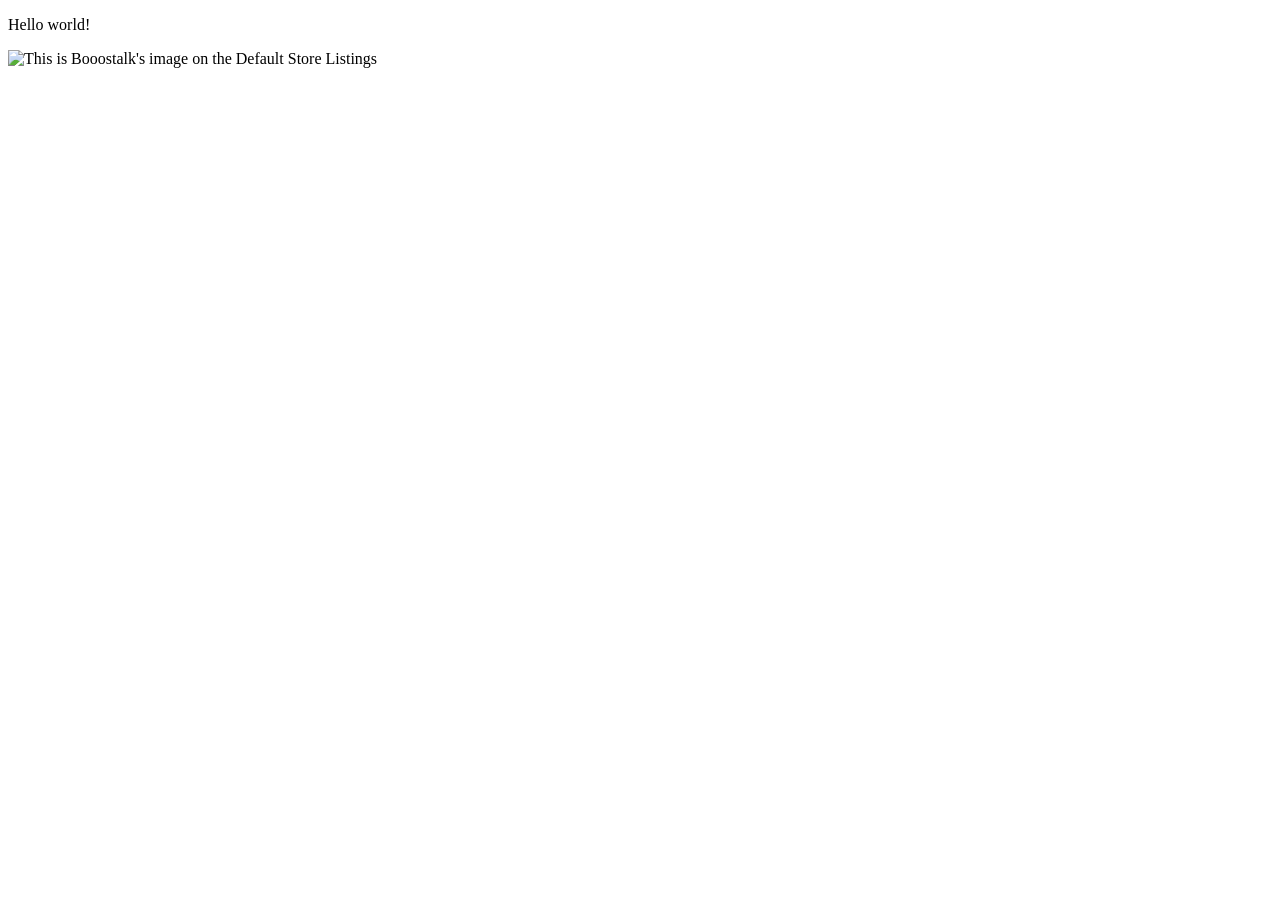
==== index.html @ 8efdd402 "Add files via upload" ====
<!DOCTYPE html>
<html lang="en">
<head>
  <meta charset="UTF-8">
  <meta name="viewport" content="width=device-width, initial-scale=1.0">
  <title>Document</title>
</head>
<body>
  <P> Hello world! </P>
  

<!-- Image element (self-closing) -->
<img src="image.jpg" alt="This is Booostalk's image on the Default Store Listings">

</body>
</html>
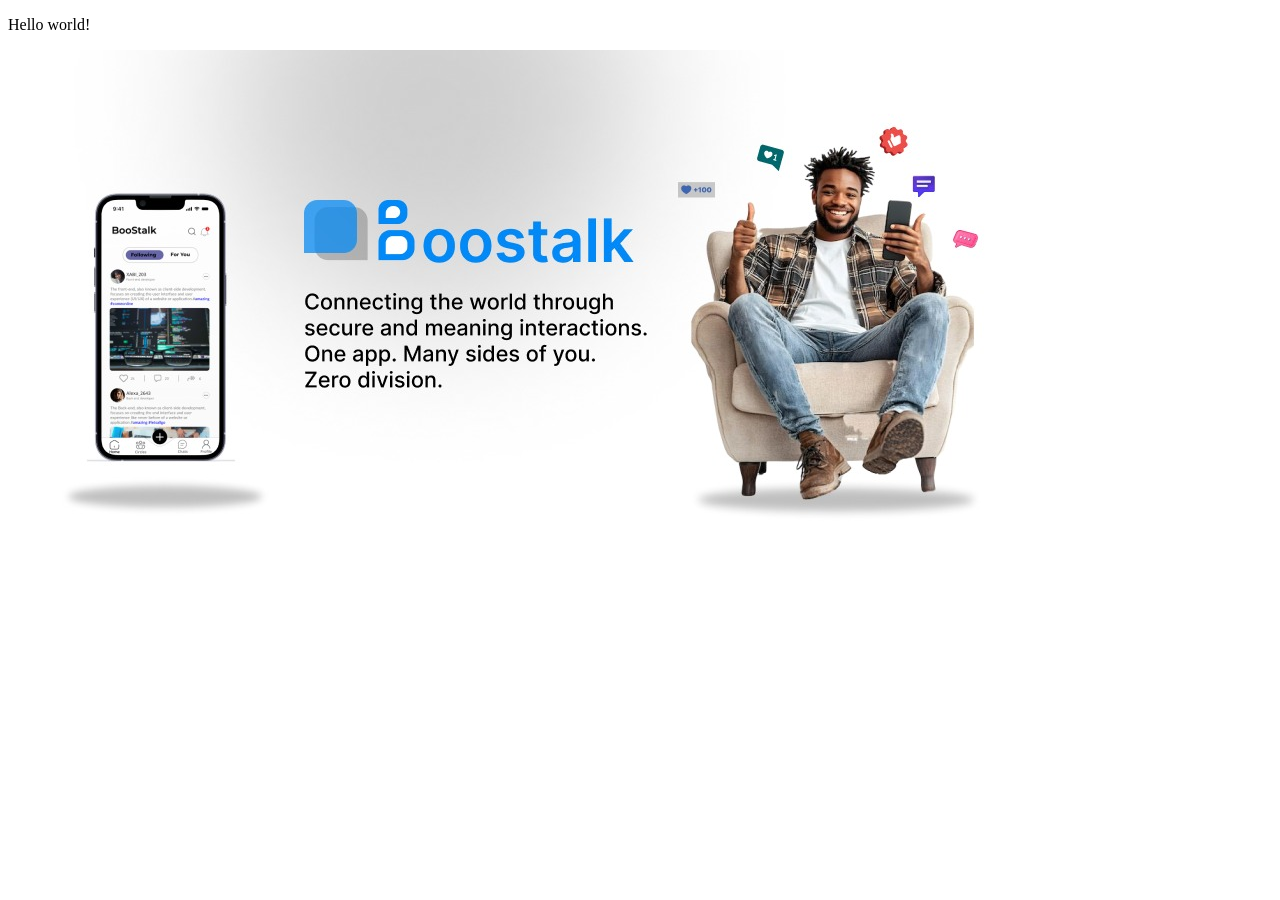
==== commit f3f536c8: "Update index.html" ====
--- a/index.html
+++ b/index.html
@@ -10,7 +10,8 @@
   
 
 <!-- Image element (self-closing) -->
-<img src="image.jpg" alt="This is Booostalk's image on the Default Store Listings">
+<img src="image.jpg" alt="Description">
 
 </body>
 </html>
+
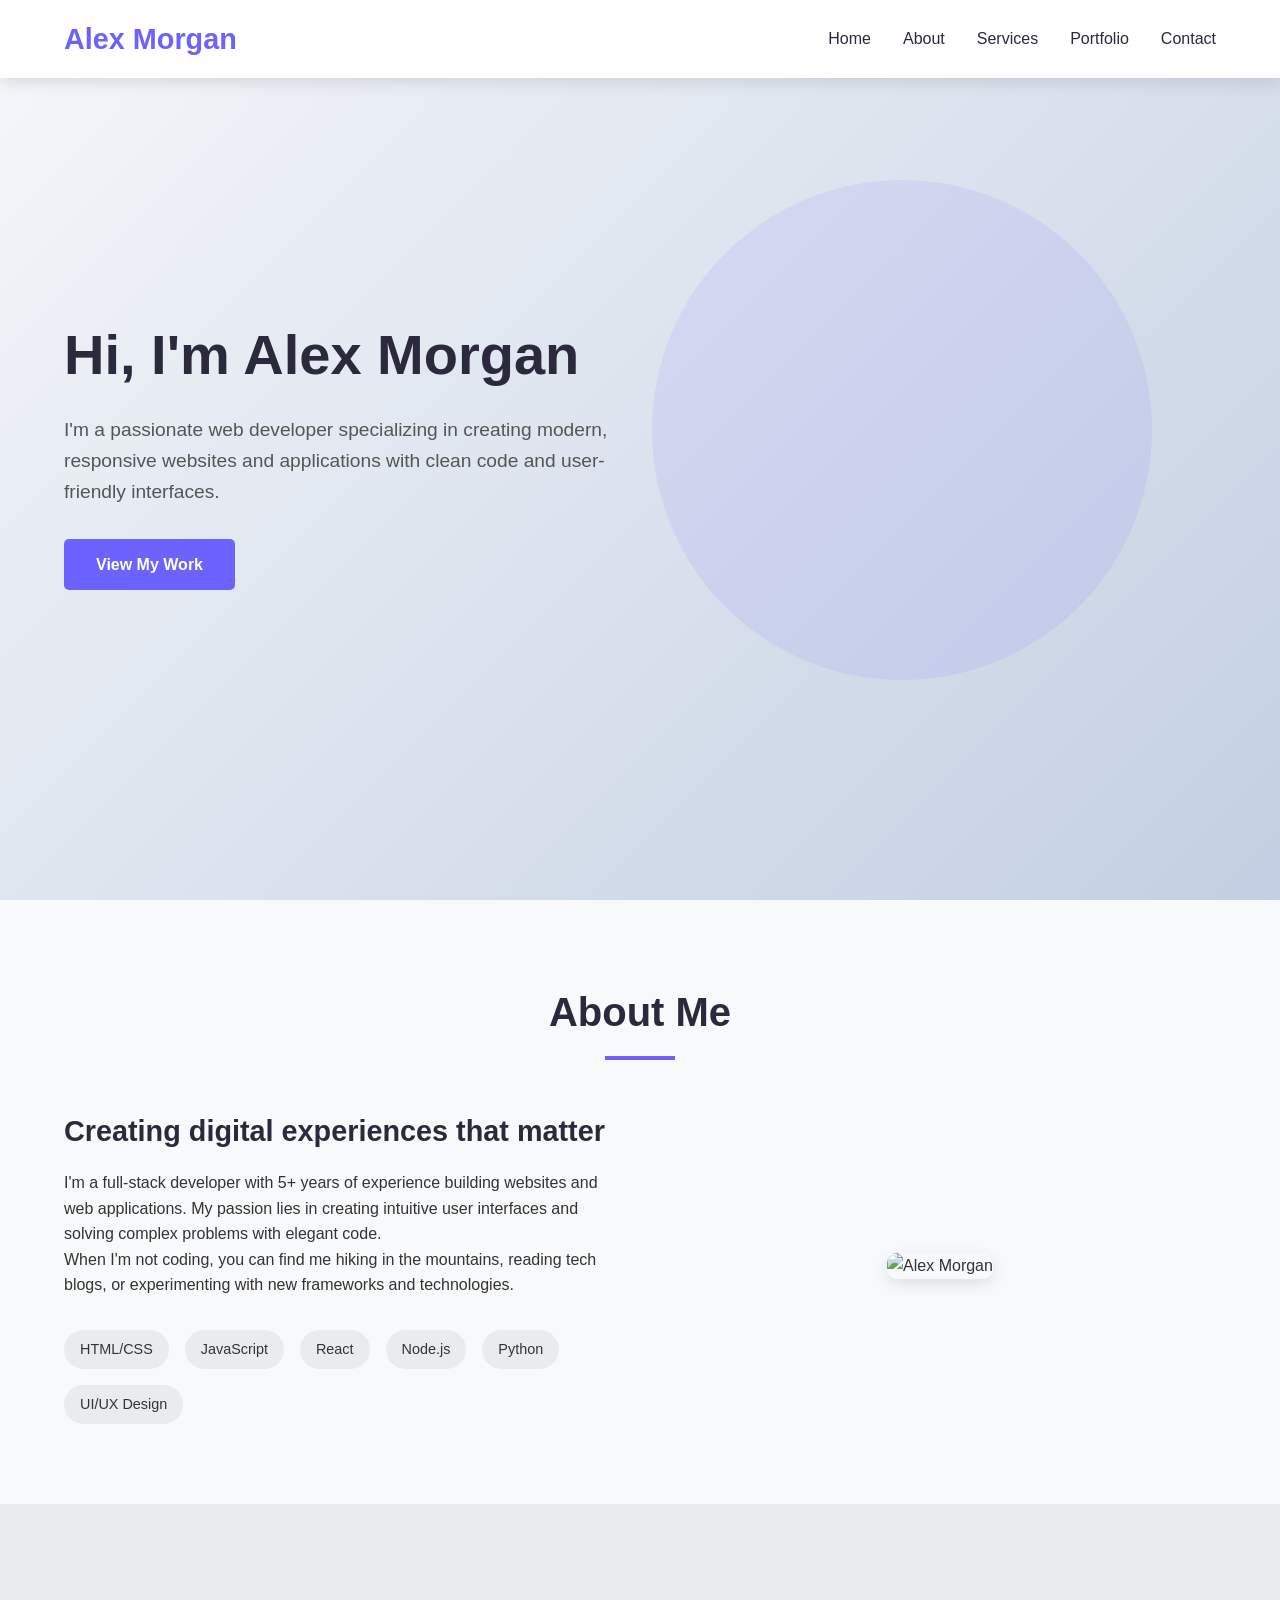
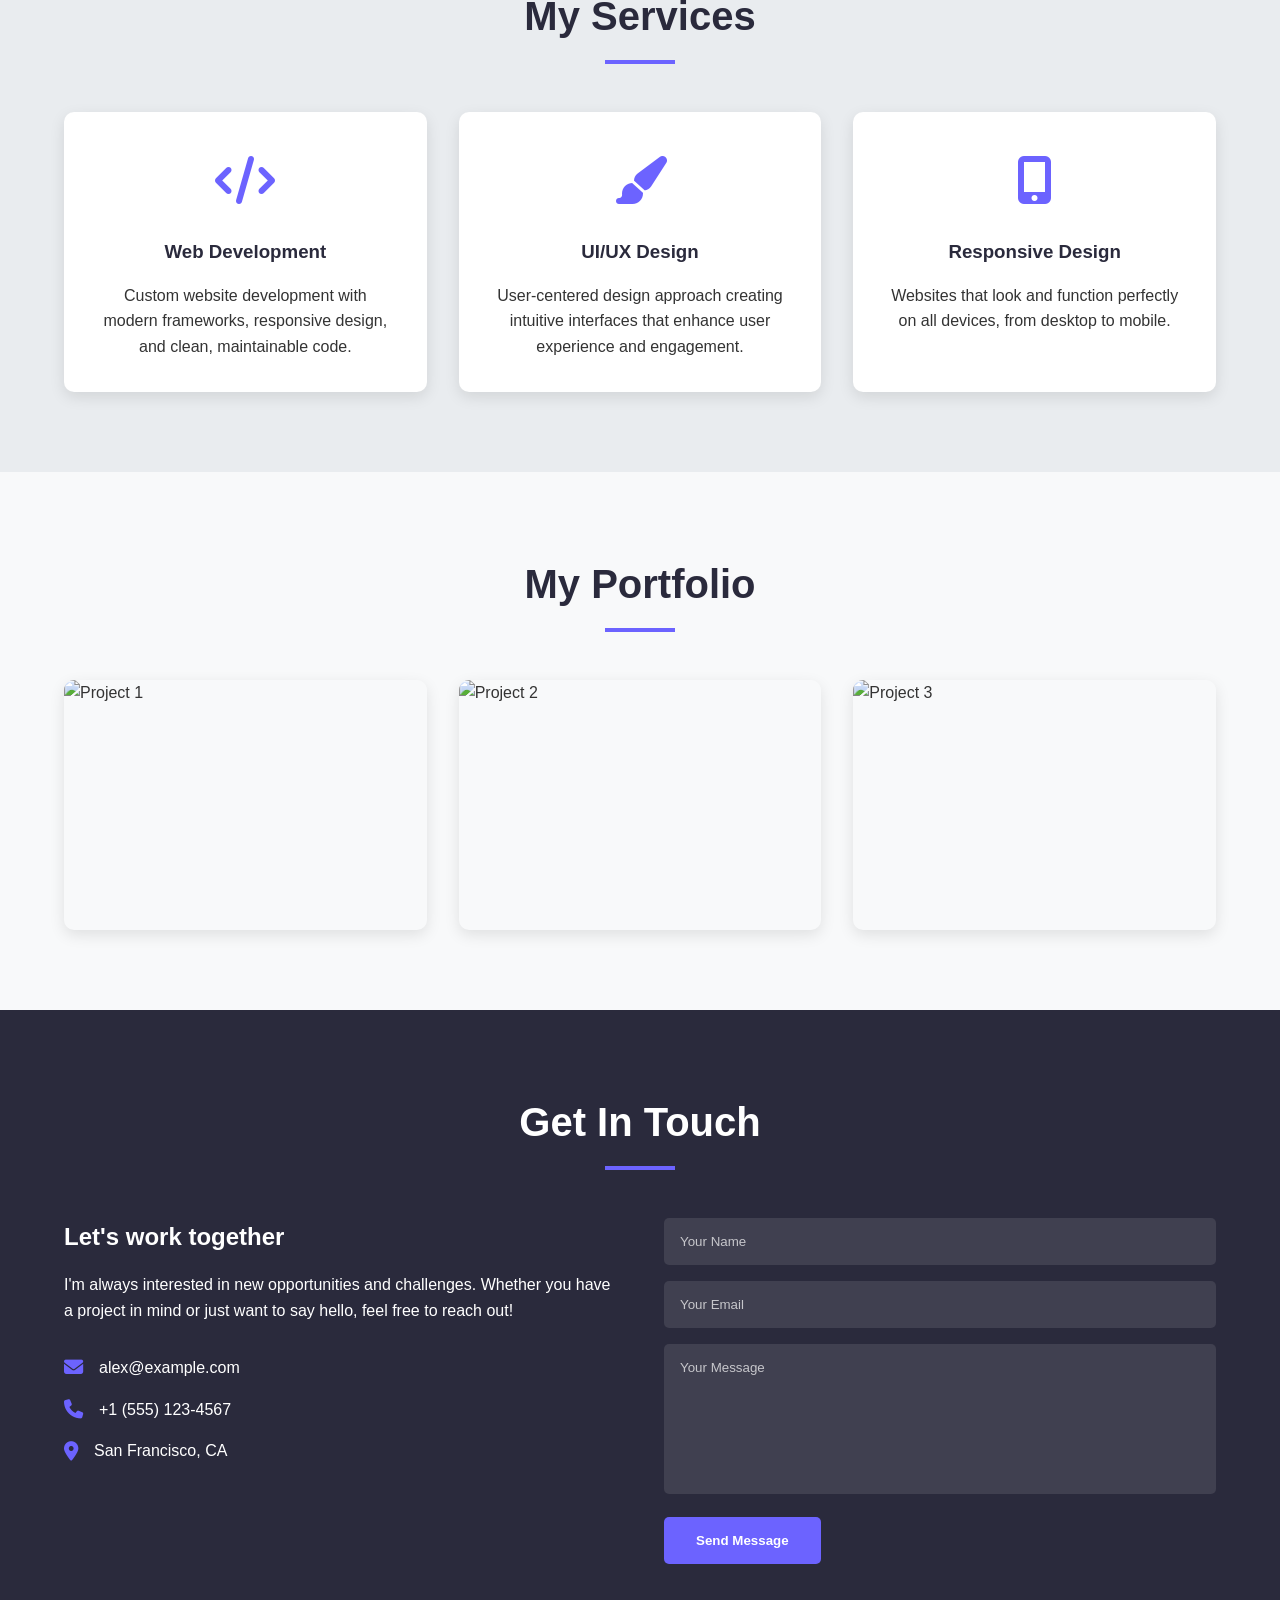
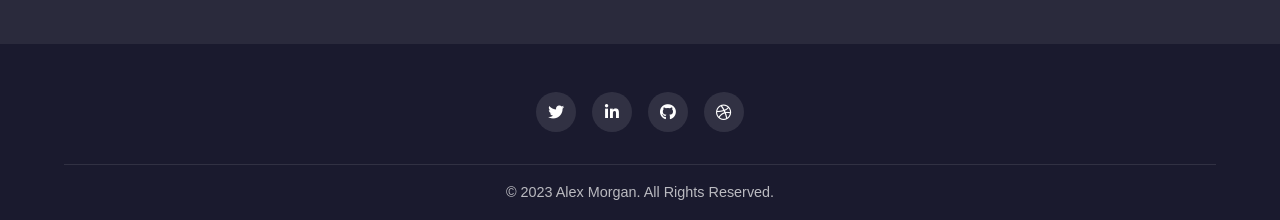
==== commit 8b67fb6a: "Update index.html" ====
--- a/index.html
+++ b/index.html
@@ -1,17 +1,719 @@
 <!DOCTYPE html>
 <html lang="en">
 <head>
-  <meta charset="UTF-8">
-  <meta name="viewport" content="width=device-width, initial-scale=1.0">
-  <title>Document</title>
+    <meta charset="UTF-8">
+    <meta name="viewport" content="width=device-width, initial-scale=1.0">
+    <title>Alex Morgan | Portfolio</title>
+    <link rel="stylesheet" href="https://cdnjs.cloudflare.com/ajax/libs/font-awesome/6.4.0/css/all.min.css">
+    <style>
+        /* CSS Reset and Variables */
+        * {
+            margin: 0;
+            padding: 0;
+            box-sizing: border-box;
+            font-family: 'Segoe UI', Tahoma, Geneva, Verdana, sans-serif;
+        }
+
+        :root {
+            --primary: #6c63ff;
+            --secondary: #4a44b5;
+            --dark: #2a2a3c;
+            --light: #f8f9fa;
+            --gray: #e9ecef;
+            --text: #333;
+            --shadow: 0 5px 15px rgba(0, 0, 0, 0.1);
+            --transition: all 0.3s ease;
+        }
+
+        html {
+            scroll-behavior: smooth;
+        }
+
+        body {
+            background-color: var(--light);
+            color: var(--text);
+            line-height: 1.6;
+            overflow-x: hidden;
+        }
+
+        /* Header and Navigation */
+        header {
+            background-color: white;
+            box-shadow: var(--shadow);
+            position: fixed;
+            width: 100%;
+            z-index: 1000;
+            padding: 1rem 0;
+        }
+
+        .container {
+            width: 90%;
+            max-width: 1200px;
+            margin: 0 auto;
+        }
+
+        nav {
+            display: flex;
+            justify-content: space-between;
+            align-items: center;
+        }
+
+        .logo {
+            font-size: 1.8rem;
+            font-weight: 700;
+            color: var(--primary);
+            text-decoration: none;
+        }
+
+        .nav-links {
+            display: flex;
+            list-style: none;
+        }
+
+        .nav-links li {
+            margin-left: 2rem;
+        }
+
+        .nav-links a {
+            text-decoration: none;
+            color: var(--dark);
+            font-weight: 500;
+            transition: var(--transition);
+            position: relative;
+        }
+
+        .nav-links a:hover {
+            color: var(--primary);
+        }
+
+        .nav-links a::after {
+            content: '';
+            position: absolute;
+            width: 0;
+            height: 2px;
+            background: var(--primary);
+            bottom: -5px;
+            left: 0;
+            transition: var(--transition);
+        }
+
+        .nav-links a:hover::after {
+            width: 100%;
+        }
+
+        .menu-toggle {
+            display: none;
+            font-size: 1.5rem;
+            cursor: pointer;
+        }
+
+        /* Hero Section */
+        .hero {
+            height: 100vh;
+            display: flex;
+            align-items: center;
+            background: linear-gradient(135deg, #f5f7fa 0%, #c3cfe2 100%);
+            position: relative;
+            overflow: hidden;
+        }
+
+        .hero-content {
+            max-width: 600px;
+            z-index: 2;
+        }
+
+        .hero h1 {
+            font-size: 3.5rem;
+            margin-bottom: 1rem;
+            color: var(--dark);
+        }
+
+        .hero p {
+            font-size: 1.2rem;
+            margin-bottom: 2rem;
+            color: #555;
+        }
+
+        .btn {
+            display: inline-block;
+            padding: 0.8rem 2rem;
+            background: var(--primary);
+            color: white;
+            border: none;
+            border-radius: 5px;
+            font-weight: 600;
+            text-decoration: none;
+            transition: var(--transition);
+            cursor: pointer;
+        }
+
+        .btn:hover {
+            background: var(--secondary);
+            transform: translateY(-3px);
+            box-shadow: var(--shadow);
+        }
+
+        .hero-bg {
+            position: absolute;
+            right: 10%;
+            top: 20%;
+            width: 500px;
+            height: 500px;
+            background: var(--primary);
+            border-radius: 50%;
+            opacity: 0.1;
+            z-index: 1;
+        }
+
+        /* About Section */
+        .section {
+            padding: 5rem 0;
+        }
+
+        .section-title {
+            text-align: center;
+            margin-bottom: 3rem;
+        }
+
+        .section-title h2 {
+            font-size: 2.5rem;
+            color: var(--dark);
+            position: relative;
+            display: inline-block;
+            padding-bottom: 1rem;
+        }
+
+        .section-title h2::after {
+            content: '';
+            position: absolute;
+            width: 70px;
+            height: 4px;
+            background: var(--primary);
+            bottom: 0;
+            left: 50%;
+            transform: translateX(-50%);
+        }
+
+        .about-content {
+            display: grid;
+            grid-template-columns: 1fr 1fr;
+            gap: 3rem;
+            align-items: center;
+        }
+
+        .about-text h3 {
+            font-size: 1.8rem;
+            margin-bottom: 1rem;
+            color: var(--dark);
+        }
+
+        .skills {
+            display: flex;
+            flex-wrap: wrap;
+            gap: 1rem;
+            margin-top: 2rem;
+        }
+
+        .skill {
+            background: var(--gray);
+            padding: 0.5rem 1rem;
+            border-radius: 20px;
+            font-size: 0.9rem;
+        }
+
+        .about-image {
+            text-align: center;
+        }
+
+        .about-image img {
+            max-width: 100%;
+            border-radius: 10px;
+            box-shadow: var(--shadow);
+        }
+
+        /* Services Section */
+        .services {
+            background: var(--gray);
+        }
+
+        .services-grid {
+            display: grid;
+            grid-template-columns: repeat(auto-fit, minmax(300px, 1fr));
+            gap: 2rem;
+        }
+
+        .service-card {
+            background: white;
+            padding: 2rem;
+            border-radius: 10px;
+            box-shadow: var(--shadow);
+            transition: var(--transition);
+            text-align: center;
+        }
+
+        .service-card:hover {
+            transform: translateY(-10px);
+        }
+
+        .service-icon {
+            font-size: 3rem;
+            color: var(--primary);
+            margin-bottom: 1rem;
+        }
+
+        .service-card h3 {
+            margin-bottom: 1rem;
+            color: var(--dark);
+        }
+
+        /* Portfolio Section */
+        .portfolio-grid {
+            display: grid;
+            grid-template-columns: repeat(auto-fit, minmax(300px, 1fr));
+            gap: 2rem;
+        }
+
+        .portfolio-item {
+            position: relative;
+            overflow: hidden;
+            border-radius: 10px;
+            box-shadow: var(--shadow);
+            height: 250px;
+        }
+
+        .portfolio-item img {
+            width: 100%;
+            height: 100%;
+            object-fit: cover;
+            transition: var(--transition);
+        }
+
+        .portfolio-overlay {
+            position: absolute;
+            top: 0;
+            left: 0;
+            width: 100%;
+            height: 100%;
+            background: rgba(108, 99, 255, 0.9);
+            display: flex;
+            flex-direction: column;
+            justify-content: center;
+            align-items: center;
+            opacity: 0;
+            transition: var(--transition);
+            padding: 1rem;
+            text-align: center;
+            color: white;
+        }
+
+        .portfolio-item:hover .portfolio-overlay {
+            opacity: 1;
+        }
+
+        .portfolio-item:hover img {
+            transform: scale(1.1);
+        }
+
+        /* Contact Section */
+        .contact {
+            background: var(--dark);
+            color: white;
+        }
+
+        .contact .section-title h2 {
+            color: white;
+        }
+
+        .contact-content {
+            display: grid;
+            grid-template-columns: 1fr 1fr;
+            gap: 3rem;
+        }
+
+        .contact-info h3 {
+            margin-bottom: 1rem;
+            font-size: 1.5rem;
+        }
+
+        .contact-details {
+            margin-top: 2rem;
+        }
+
+        .contact-detail {
+            display: flex;
+            align-items: center;
+            margin-bottom: 1rem;
+        }
+
+        .contact-detail i {
+            margin-right: 1rem;
+            font-size: 1.2rem;
+            color: var(--primary);
+        }
+
+        .contact-form input,
+        .contact-form textarea {
+            width: 100%;
+            padding: 1rem;
+            margin-bottom: 1rem;
+            border: none;
+            border-radius: 5px;
+            background: rgba(255, 255, 255, 0.1);
+            color: white;
+        }
+
+        .contact-form input::placeholder,
+        .contact-form textarea::placeholder {
+            color: rgba(255, 255, 255, 0.7);
+        }
+
+        .contact-form textarea {
+            height: 150px;
+            resize: none;
+        }
+
+        .contact-form button {
+            background: var(--primary);
+            color: white;
+            border: none;
+            padding: 1rem 2rem;
+            border-radius: 5px;
+            cursor: pointer;
+            transition: var(--transition);
+        }
+
+        .contact-form button:hover {
+            background: var(--secondary);
+        }
+
+        /* Footer */
+        footer {
+            background: #1a1a2e;
+            color: white;
+            padding: 3rem 0 1rem;
+            text-align: center;
+        }
+
+        .social-links {
+            display: flex;
+            justify-content: center;
+            margin-bottom: 2rem;
+        }
+
+        .social-links a {
+            display: flex;
+            align-items: center;
+            justify-content: center;
+            width: 40px;
+            height: 40px;
+            border-radius: 50%;
+            background: rgba(255, 255, 255, 0.1);
+            margin: 0 0.5rem;
+            color: white;
+            text-decoration: none;
+            transition: var(--transition);
+        }
+
+        .social-links a:hover {
+            background: var(--primary);
+            transform: translateY(-3px);
+        }
+
+        .copyright {
+            margin-top: 2rem;
+            padding-top: 1rem;
+            border-top: 1px solid rgba(255, 255, 255, 0.1);
+            font-size: 0.9rem;
+            color: rgba(255, 255, 255, 0.7);
+        }
+
+        /* Responsive Design */
+        @media (max-width: 992px) {
+            .about-content,
+            .contact-content {
+                grid-template-columns: 1fr;
+            }
+
+            .hero h1 {
+                font-size: 2.8rem;
+            }
+
+            .hero-bg {
+                width: 400px;
+                height: 400px;
+            }
+        }
+
+        @media (max-width: 768px) {
+            .menu-toggle {
+                display: block;
+            }
+
+            .nav-links {
+                position: fixed;
+                top: 70px;
+                left: -100%;
+                width: 100%;
+                height: calc(100vh - 70px);
+                background: white;
+                flex-direction: column;
+                align-items: center;
+                justify-content: flex-start;
+                padding-top: 2rem;
+                transition: var(--transition);
+            }
+
+            .nav-links.active {
+                left: 0;
+            }
+
+            .nav-links li {
+                margin: 1.5rem 0;
+            }
+
+            .hero h1 {
+                font-size: 2.2rem;
+            }
+
+            .hero-bg {
+                width: 300px;
+                height: 300px;
+                right: 5%;
+            }
+        }
+
+        @media (max-width: 576px) {
+            .hero h1 {
+                font-size: 1.8rem;
+            }
+
+            .section-title h2 {
+                font-size: 2rem;
+            }
+
+            .services-grid,
+            .portfolio-grid {
+                grid-template-columns: 1fr;
+            }
+        }
+
+        /* Animation Classes */
+        .fade-in {
+            opacity: 0;
+            transform: translateY(30px);
+            transition: opacity 0.8s ease, transform 0.8s ease;
+        }
+
+        .fade-in.visible {
+            opacity: 1;
+            transform: translateY(0);
+        }
+    </style>
 </head>
 <body>
-  <P> Hello world! </P>
-  
-
-<!-- Image element (self-closing) -->
-<img src="image.jpg" alt="Description">
-
+    <!-- Header -->
+    <header>
+        <div class="container">
+            <nav>
+                <a href="#" class="logo">Alex Morgan</a>
+                <div class="menu-toggle" id="menuToggle">
+                    <i class="fas fa-bars"></i>
+                </div>
+                <ul class="nav-links">
+                    <li><a href="#home">Home</a></li>
+                    <li><a href="#about">About</a></li>
+                    <li><a href="#services">Services</a></li>
+                    <li><a href="#portfolio">Portfolio</a></li>
+                    <li><a href="#contact">Contact</a></li>
+                </ul>
+            </nav>
+        </div>
+    </header>
+
+    <!-- Hero Section -->
+    <section class="hero" id="home">
+        <div class="container">
+            <div class="hero-content fade-in">
+                <h1>Hi, I'm Alex Morgan</h1>
+                <p>I'm a passionate web developer specializing in creating modern, responsive websites and applications with clean code and user-friendly interfaces.</p>
+                <a href="#portfolio" class="btn">View My Work</a>
+            </div>
+        </div>
+        <div class="hero-bg"></div>
+    </section>
+
+    <!-- About Section -->
+    <section class="section" id="about">
+        <div class="container">
+            <div class="section-title">
+                <h2>About Me</h2>
+            </div>
+            <div class="about-content">
+                <div class="about-text fade-in">
+                    <h3>Creating digital experiences that matter</h3>
+                    <p>I'm a full-stack developer with 5+ years of experience building websites and web applications. My passion lies in creating intuitive user interfaces and solving complex problems with elegant code.</p>
+                    <p>When I'm not coding, you can find me hiking in the mountains, reading tech blogs, or experimenting with new frameworks and technologies.</p>
+                    <div class="skills">
+                        <span class="skill">HTML/CSS</span>
+                        <span class="skill">JavaScript</span>
+                        <span class="skill">React</span>
+                        <span class="skill">Node.js</span>
+                        <span class="skill">Python</span>
+                        <span class="skill">UI/UX Design</span>
+                    </div>
+                </div>
+                <div class="about-image fade-in">
+                    <img src="https://images.unsplash.com/photo-1507003211169-0a1dd7228f2d?ixlib=rb-4.0.3&ixid=M3wxMjA3fDB8MHxwaG90by1wYWdlfHx8fGVufDB8fHx8fA%3D%3D&auto=format&fit=crop&w=774&q=80" alt="Alex Morgan">
+                </div>
+            </div>
+        </div>
+    </section>
+
+    <!-- Services Section -->
+    <section class="section services" id="services">
+        <div class="container">
+            <div class="section-title">
+                <h2>My Services</h2>
+            </div>
+            <div class="services-grid">
+                <div class="service-card fade-in">
+                    <div class="service-icon">
+                        <i class="fas fa-code"></i>
+                    </div>
+                    <h3>Web Development</h3>
+                    <p>Custom website development with modern frameworks, responsive design, and clean, maintainable code.</p>
+                </div>
+                <div class="service-card fade-in">
+                    <div class="service-icon">
+                        <i class="fas fa-paint-brush"></i>
+                    </div>
+                    <h3>UI/UX Design</h3>
+                    <p>User-centered design approach creating intuitive interfaces that enhance user experience and engagement.</p>
+                </div>
+                <div class="service-card fade-in">
+                    <div class="service-icon">
+                        <i class="fas fa-mobile-alt"></i>
+                    </div>
+                    <h3>Responsive Design</h3>
+                    <p>Websites that look and function perfectly on all devices, from desktop to mobile.</p>
+                </div>
+            </div>
+        </div>
+    </section>
+
+    <!-- Portfolio Section -->
+    <section class="section" id="portfolio">
+        <div class="container">
+            <div class="section-title">
+                <h2>My Portfolio</h2>
+            </div>
+            <div class="portfolio-grid">
+                <div class="portfolio-item fade-in">
+                    <img src="https://images.unsplash.com/photo-1558655146-9f40138edfeb?ixlib=rb-4.0.3&ixid=M3wxMjA3fDB8MHxwaG90by1wYWdlfHx8fGVufDB8fHx8fA%3D%3D&auto=format&fit=crop&w=1064&q=80" alt="Project 1">
+                    <div class="portfolio-overlay">
+                        <h3>E-Commerce Website</h3>
+                        <p>Full-featured online store with payment integration</p>
+                    </div>
+                </div>
+                <div class="portfolio-item fade-in">
+                    <img src="https://images.unsplash.com/photo-1551288049-bebda4e38f71?ixlib=rb-4.0.3&ixid=M3wxMjA3fDB8MHxwaG90by1wYWdlfHx8fGVufDB8fHx8fA%3D%3D&auto=format&fit=crop&w=1170&q=80" alt="Project 2">
+                    <div class="portfolio-overlay">
+                        <h3>Travel Blog</h3>
+                        <p>Interactive travel platform with user accounts</p>
+                    </div>
+                </div>
+                <div class="portfolio-item fade-in">
+                    <img src="https://images.unsplash.com/photo-1460925895917-afdab827c52f?ixlib=rb-4.0.3&ixid=M3wxMjA3fDB8MHxwaG90by1wYWdlfHx8fGVufDB8fHx8fA%3D%3D&auto=format&fit=crop&w=1115&q=80" alt="Project 3">
+                    <div class="portfolio-overlay">
+                        <h3>Analytics Dashboard</h3>
+                        <p>Data visualization platform for business metrics</p>
+                    </div>
+                </div>
+            </div>
+        </div>
+    </section>
+
+    <!-- Contact Section -->
+    <section class="section contact" id="contact">
+        <div class="container">
+            <div class="section-title">
+                <h2>Get In Touch</h2>
+            </div>
+            <div class="contact-content">
+                <div class="contact-info fade-in">
+                    <h3>Let's work together</h3>
+                    <p>I'm always interested in new opportunities and challenges. Whether you have a project in mind or just want to say hello, feel free to reach out!</p>
+                    <div class="contact-details">
+                        <div class="contact-detail">
+                            <i class="fas fa-envelope"></i>
+                            <span>alex@example.com</span>
+                        </div>
+                        <div class="contact-detail">
+                            <i class="fas fa-phone"></i>
+                            <span>+1 (555) 123-4567</span>
+                        </div>
+                        <div class="contact-detail">
+                            <i class="fas fa-map-marker-alt"></i>
+                            <span>San Francisco, CA</span>
+                        </div>
+                    </div>
+                </div>
+                <form class="contact-form fade-in">
+                    <input type="text" placeholder="Your Name" required>
+                    <input type="email" placeholder="Your Email" required>
+                    <textarea placeholder="Your Message" required></textarea>
+                    <button type="submit" class="btn">Send Message</button>
+                </form>
+            </div>
+        </div>
+    </section>
+
+    <!-- Footer -->
+    <footer>
+        <div class="container">
+            <div class="social-links">
+                <a href="#"><i class="fab fa-twitter"></i></a>
+                <a href="#"><i class="fab fa-linkedin-in"></i></a>
+                <a href="#"><i class="fab fa-github"></i></a>
+                <a href="#"><i class="fab fa-dribbble"></i></a>
+            </div>
+            <p class="copyright">&copy; 2023 Alex Morgan. All Rights Reserved.</p>
+        </div>
+    </footer>
+
+    <script>
+        // Mobile Menu Toggle
+        const menuToggle = document.getElementById('menuToggle');
+        const navLinks = document.querySelector('.nav-links');
+        
+        menuToggle.addEventListener('click', () => {
+            navLinks.classList.toggle('active');
+        });
+        
+        // Close menu when clicking on a link
+        document.querySelectorAll('.nav-links a').forEach(link => {
+            link.addEventListener('click', () => {
+                navLinks.classList.remove('active');
+            });
+        });
+        
+        // Scroll animation
+        const fadeElements = document.querySelectorAll('.fade-in');
+        
+        const fadeInOnScroll = () => {
+            fadeElements.forEach(element => {
+                const elementTop = element.getBoundingClientRect().top;
+                const windowHeight = window.innerHeight;
+                
+                if (elementTop < windowHeight - 100) {
+                    element.classList.add('visible');
+                }
+            });
+        };
+        
+        window.addEventListener('scroll', fadeInOnScroll);
+        window.addEventListener('load', fadeInOnScroll);
+    </script>
 </body>
 </html>
 
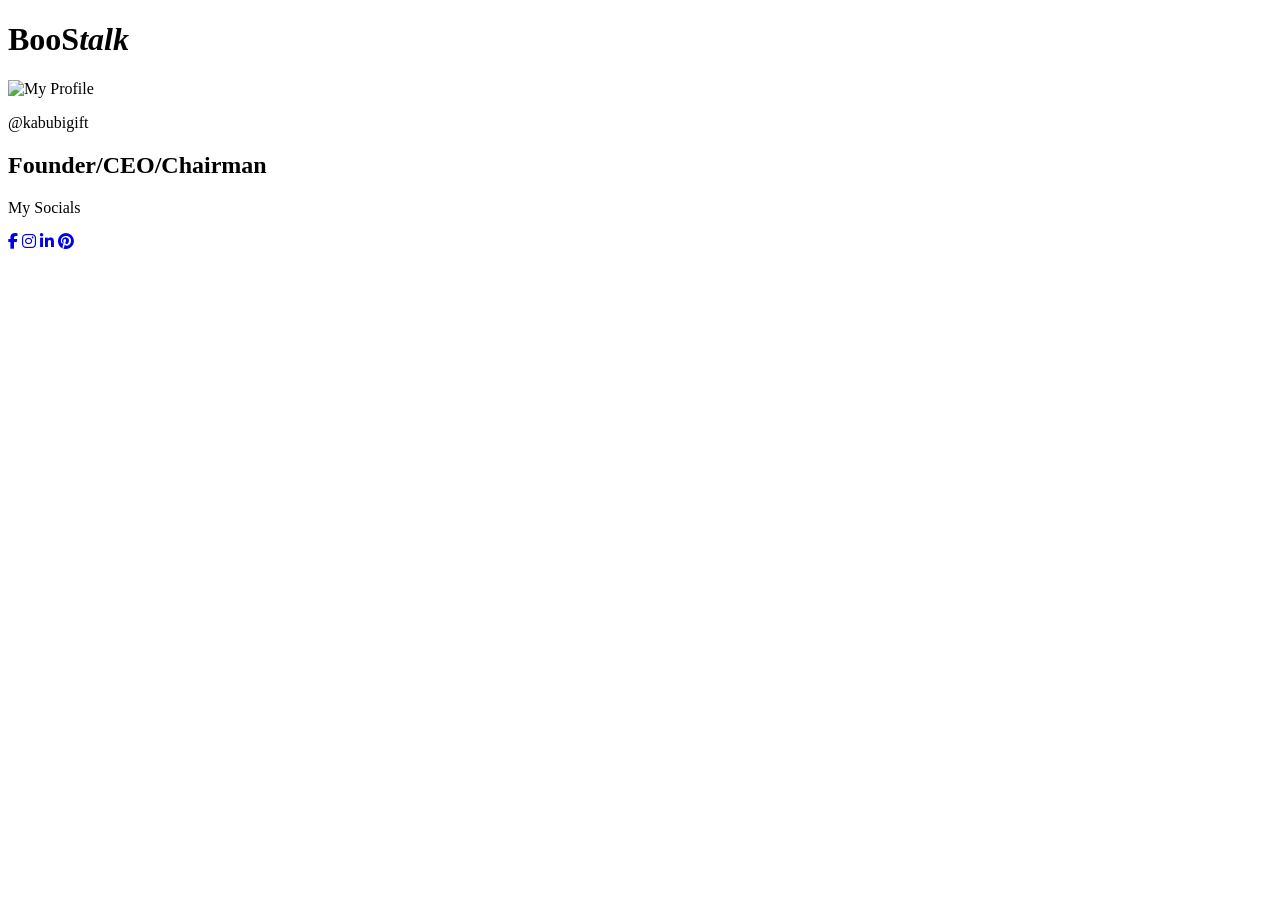
==== commit 937e42db: "Add files via upload" ====
--- a/index.html
+++ b/index.html
@@ -1,719 +1,41 @@
 <!DOCTYPE html>
 <html lang="en">
-<head>
-    <meta charset="UTF-8">
-    <meta name="viewport" content="width=device-width, initial-scale=1.0">
-    <title>Alex Morgan | Portfolio</title>
-    <link rel="stylesheet" href="https://cdnjs.cloudflare.com/ajax/libs/font-awesome/6.4.0/css/all.min.css">
-    <style>
-        /* CSS Reset and Variables */
-        * {
-            margin: 0;
-            padding: 0;
-            box-sizing: border-box;
-            font-family: 'Segoe UI', Tahoma, Geneva, Verdana, sans-serif;
-        }
+  <head>
+    <meta charset="UTF-8" />
+    <meta name="viewport" content="width=device-width, initial-scale=1.0" />
+    <title>Document</title>
+    <link
+      rel="stylesheet"
+      href="https://cdnjs.cloudflare.com/ajax/libs/font-awesome/6.5.0/css/all.min.css"
+    />
+    <link rel="stylesheet" href="app.css" />
+  </head>
+  <body>
+    <div class="app-name">
+      <h1>BooS<i>talk</i></h1>
+    </div>
+    <div class="image-container">
+      <img src="image2.jpg" alt="My Profile" />
+      <p>@kabubigift</p>
+      <h2>Founder/CEO/Chairman</h2>
+      <p>My Socials</p>
+    </div>
 
-        :root {
-            --primary: #6c63ff;
-            --secondary: #4a44b5;
-            --dark: #2a2a3c;
-            --light: #f8f9fa;
-            --gray: #e9ecef;
-            --text: #333;
-            --shadow: 0 5px 15px rgba(0, 0, 0, 0.1);
-            --transition: all 0.3s ease;
-        }
+    <div class="social-links">
+      <a href="https://www.facebook.com" target="_blank"
+        ><i class="fab fa-facebook-f"></i
+      ></a>
 
-        html {
-            scroll-behavior: smooth;
-        }
+      <a href="https://www.instagram.com" target="_blank">
+        <i class="fab fa-instagram"></i
+      ></a>
+      <a href="https://www.linkedin.com" target="_blank"
+        ><i class="fab fa-linkedin-in"></i
+      ></a>
 
-        body {
-            background-color: var(--light);
-            color: var(--text);
-            line-height: 1.6;
-            overflow-x: hidden;
-        }
-
-        /* Header and Navigation */
-        header {
-            background-color: white;
-            box-shadow: var(--shadow);
-            position: fixed;
-            width: 100%;
-            z-index: 1000;
-            padding: 1rem 0;
-        }
-
-        .container {
-            width: 90%;
-            max-width: 1200px;
-            margin: 0 auto;
-        }
-
-        nav {
-            display: flex;
-            justify-content: space-between;
-            align-items: center;
-        }
-
-        .logo {
-            font-size: 1.8rem;
-            font-weight: 700;
-            color: var(--primary);
-            text-decoration: none;
-        }
-
-        .nav-links {
-            display: flex;
-            list-style: none;
-        }
-
-        .nav-links li {
-            margin-left: 2rem;
-        }
-
-        .nav-links a {
-            text-decoration: none;
-            color: var(--dark);
-            font-weight: 500;
-            transition: var(--transition);
-            position: relative;
-        }
-
-        .nav-links a:hover {
-            color: var(--primary);
-        }
-
-        .nav-links a::after {
-            content: '';
-            position: absolute;
-            width: 0;
-            height: 2px;
-            background: var(--primary);
-            bottom: -5px;
-            left: 0;
-            transition: var(--transition);
-        }
-
-        .nav-links a:hover::after {
-            width: 100%;
-        }
-
-        .menu-toggle {
-            display: none;
-            font-size: 1.5rem;
-            cursor: pointer;
-        }
-
-        /* Hero Section */
-        .hero {
-            height: 100vh;
-            display: flex;
-            align-items: center;
-            background: linear-gradient(135deg, #f5f7fa 0%, #c3cfe2 100%);
-            position: relative;
-            overflow: hidden;
-        }
-
-        .hero-content {
-            max-width: 600px;
-            z-index: 2;
-        }
-
-        .hero h1 {
-            font-size: 3.5rem;
-            margin-bottom: 1rem;
-            color: var(--dark);
-        }
-
-        .hero p {
-            font-size: 1.2rem;
-            margin-bottom: 2rem;
-            color: #555;
-        }
-
-        .btn {
-            display: inline-block;
-            padding: 0.8rem 2rem;
-            background: var(--primary);
-            color: white;
-            border: none;
-            border-radius: 5px;
-            font-weight: 600;
-            text-decoration: none;
-            transition: var(--transition);
-            cursor: pointer;
-        }
-
-        .btn:hover {
-            background: var(--secondary);
-            transform: translateY(-3px);
-            box-shadow: var(--shadow);
-        }
-
-        .hero-bg {
-            position: absolute;
-            right: 10%;
-            top: 20%;
-            width: 500px;
-            height: 500px;
-            background: var(--primary);
-            border-radius: 50%;
-            opacity: 0.1;
-            z-index: 1;
-        }
-
-        /* About Section */
-        .section {
-            padding: 5rem 0;
-        }
-
-        .section-title {
-            text-align: center;
-            margin-bottom: 3rem;
-        }
-
-        .section-title h2 {
-            font-size: 2.5rem;
-            color: var(--dark);
-            position: relative;
-            display: inline-block;
-            padding-bottom: 1rem;
-        }
-
-        .section-title h2::after {
-            content: '';
-            position: absolute;
-            width: 70px;
-            height: 4px;
-            background: var(--primary);
-            bottom: 0;
-            left: 50%;
-            transform: translateX(-50%);
-        }
-
-        .about-content {
-            display: grid;
-            grid-template-columns: 1fr 1fr;
-            gap: 3rem;
-            align-items: center;
-        }
-
-        .about-text h3 {
-            font-size: 1.8rem;
-            margin-bottom: 1rem;
-            color: var(--dark);
-        }
-
-        .skills {
-            display: flex;
-            flex-wrap: wrap;
-            gap: 1rem;
-            margin-top: 2rem;
-        }
-
-        .skill {
-            background: var(--gray);
-            padding: 0.5rem 1rem;
-            border-radius: 20px;
-            font-size: 0.9rem;
-        }
-
-        .about-image {
-            text-align: center;
-        }
-
-        .about-image img {
-            max-width: 100%;
-            border-radius: 10px;
-            box-shadow: var(--shadow);
-        }
-
-        /* Services Section */
-        .services {
-            background: var(--gray);
-        }
-
-        .services-grid {
-            display: grid;
-            grid-template-columns: repeat(auto-fit, minmax(300px, 1fr));
-            gap: 2rem;
-        }
-
-        .service-card {
-            background: white;
-            padding: 2rem;
-            border-radius: 10px;
-            box-shadow: var(--shadow);
-            transition: var(--transition);
-            text-align: center;
-        }
-
-        .service-card:hover {
-            transform: translateY(-10px);
-        }
-
-        .service-icon {
-            font-size: 3rem;
-            color: var(--primary);
-            margin-bottom: 1rem;
-        }
-
-        .service-card h3 {
-            margin-bottom: 1rem;
-            color: var(--dark);
-        }
-
-        /* Portfolio Section */
-        .portfolio-grid {
-            display: grid;
-            grid-template-columns: repeat(auto-fit, minmax(300px, 1fr));
-            gap: 2rem;
-        }
-
-        .portfolio-item {
-            position: relative;
-            overflow: hidden;
-            border-radius: 10px;
-            box-shadow: var(--shadow);
-            height: 250px;
-        }
-
-        .portfolio-item img {
-            width: 100%;
-            height: 100%;
-            object-fit: cover;
-            transition: var(--transition);
-        }
-
-        .portfolio-overlay {
-            position: absolute;
-            top: 0;
-            left: 0;
-            width: 100%;
-            height: 100%;
-            background: rgba(108, 99, 255, 0.9);
-            display: flex;
-            flex-direction: column;
-            justify-content: center;
-            align-items: center;
-            opacity: 0;
-            transition: var(--transition);
-            padding: 1rem;
-            text-align: center;
-            color: white;
-        }
-
-        .portfolio-item:hover .portfolio-overlay {
-            opacity: 1;
-        }
-
-        .portfolio-item:hover img {
-            transform: scale(1.1);
-        }
-
-        /* Contact Section */
-        .contact {
-            background: var(--dark);
-            color: white;
-        }
-
-        .contact .section-title h2 {
-            color: white;
-        }
-
-        .contact-content {
-            display: grid;
-            grid-template-columns: 1fr 1fr;
-            gap: 3rem;
-        }
-
-        .contact-info h3 {
-            margin-bottom: 1rem;
-            font-size: 1.5rem;
-        }
-
-        .contact-details {
-            margin-top: 2rem;
-        }
-
-        .contact-detail {
-            display: flex;
-            align-items: center;
-            margin-bottom: 1rem;
-        }
-
-        .contact-detail i {
-            margin-right: 1rem;
-            font-size: 1.2rem;
-            color: var(--primary);
-        }
-
-        .contact-form input,
-        .contact-form textarea {
-            width: 100%;
-            padding: 1rem;
-            margin-bottom: 1rem;
-            border: none;
-            border-radius: 5px;
-            background: rgba(255, 255, 255, 0.1);
-            color: white;
-        }
-
-        .contact-form input::placeholder,
-        .contact-form textarea::placeholder {
-            color: rgba(255, 255, 255, 0.7);
-        }
-
-        .contact-form textarea {
-            height: 150px;
-            resize: none;
-        }
-
-        .contact-form button {
-            background: var(--primary);
-            color: white;
-            border: none;
-            padding: 1rem 2rem;
-            border-radius: 5px;
-            cursor: pointer;
-            transition: var(--transition);
-        }
-
-        .contact-form button:hover {
-            background: var(--secondary);
-        }
-
-        /* Footer */
-        footer {
-            background: #1a1a2e;
-            color: white;
-            padding: 3rem 0 1rem;
-            text-align: center;
-        }
-
-        .social-links {
-            display: flex;
-            justify-content: center;
-            margin-bottom: 2rem;
-        }
-
-        .social-links a {
-            display: flex;
-            align-items: center;
-            justify-content: center;
-            width: 40px;
-            height: 40px;
-            border-radius: 50%;
-            background: rgba(255, 255, 255, 0.1);
-            margin: 0 0.5rem;
-            color: white;
-            text-decoration: none;
-            transition: var(--transition);
-        }
-
-        .social-links a:hover {
-            background: var(--primary);
-            transform: translateY(-3px);
-        }
-
-        .copyright {
-            margin-top: 2rem;
-            padding-top: 1rem;
-            border-top: 1px solid rgba(255, 255, 255, 0.1);
-            font-size: 0.9rem;
-            color: rgba(255, 255, 255, 0.7);
-        }
-
-        /* Responsive Design */
-        @media (max-width: 992px) {
-            .about-content,
-            .contact-content {
-                grid-template-columns: 1fr;
-            }
-
-            .hero h1 {
-                font-size: 2.8rem;
-            }
-
-            .hero-bg {
-                width: 400px;
-                height: 400px;
-            }
-        }
-
-        @media (max-width: 768px) {
-            .menu-toggle {
-                display: block;
-            }
-
-            .nav-links {
-                position: fixed;
-                top: 70px;
-                left: -100%;
-                width: 100%;
-                height: calc(100vh - 70px);
-                background: white;
-                flex-direction: column;
-                align-items: center;
-                justify-content: flex-start;
-                padding-top: 2rem;
-                transition: var(--transition);
-            }
-
-            .nav-links.active {
-                left: 0;
-            }
-
-            .nav-links li {
-                margin: 1.5rem 0;
-            }
-
-            .hero h1 {
-                font-size: 2.2rem;
-            }
-
-            .hero-bg {
-                width: 300px;
-                height: 300px;
-                right: 5%;
-            }
-        }
-
-        @media (max-width: 576px) {
-            .hero h1 {
-                font-size: 1.8rem;
-            }
-
-            .section-title h2 {
-                font-size: 2rem;
-            }
-
-            .services-grid,
-            .portfolio-grid {
-                grid-template-columns: 1fr;
-            }
-        }
-
-        /* Animation Classes */
-        .fade-in {
-            opacity: 0;
-            transform: translateY(30px);
-            transition: opacity 0.8s ease, transform 0.8s ease;
-        }
-
-        .fade-in.visible {
-            opacity: 1;
-            transform: translateY(0);
-        }
-    </style>
-</head>
-<body>
-    <!-- Header -->
-    <header>
-        <div class="container">
-            <nav>
-                <a href="#" class="logo">Alex Morgan</a>
-                <div class="menu-toggle" id="menuToggle">
-                    <i class="fas fa-bars"></i>
-                </div>
-                <ul class="nav-links">
-                    <li><a href="#home">Home</a></li>
-                    <li><a href="#about">About</a></li>
-                    <li><a href="#services">Services</a></li>
-                    <li><a href="#portfolio">Portfolio</a></li>
-                    <li><a href="#contact">Contact</a></li>
-                </ul>
-            </nav>
-        </div>
-    </header>
-
-    <!-- Hero Section -->
-    <section class="hero" id="home">
-        <div class="container">
-            <div class="hero-content fade-in">
-                <h1>Hi, I'm Alex Morgan</h1>
-                <p>I'm a passionate web developer specializing in creating modern, responsive websites and applications with clean code and user-friendly interfaces.</p>
-                <a href="#portfolio" class="btn">View My Work</a>
-            </div>
-        </div>
-        <div class="hero-bg"></div>
-    </section>
-
-    <!-- About Section -->
-    <section class="section" id="about">
-        <div class="container">
-            <div class="section-title">
-                <h2>About Me</h2>
-            </div>
-            <div class="about-content">
-                <div class="about-text fade-in">
-                    <h3>Creating digital experiences that matter</h3>
-                    <p>I'm a full-stack developer with 5+ years of experience building websites and web applications. My passion lies in creating intuitive user interfaces and solving complex problems with elegant code.</p>
-                    <p>When I'm not coding, you can find me hiking in the mountains, reading tech blogs, or experimenting with new frameworks and technologies.</p>
-                    <div class="skills">
-                        <span class="skill">HTML/CSS</span>
-                        <span class="skill">JavaScript</span>
-                        <span class="skill">React</span>
-                        <span class="skill">Node.js</span>
-                        <span class="skill">Python</span>
-                        <span class="skill">UI/UX Design</span>
-                    </div>
-                </div>
-                <div class="about-image fade-in">
-                    <img src="https://images.unsplash.com/photo-1507003211169-0a1dd7228f2d?ixlib=rb-4.0.3&ixid=M3wxMjA3fDB8MHxwaG90by1wYWdlfHx8fGVufDB8fHx8fA%3D%3D&auto=format&fit=crop&w=774&q=80" alt="Alex Morgan">
-                </div>
-            </div>
-        </div>
-    </section>
-
-    <!-- Services Section -->
-    <section class="section services" id="services">
-        <div class="container">
-            <div class="section-title">
-                <h2>My Services</h2>
-            </div>
-            <div class="services-grid">
-                <div class="service-card fade-in">
-                    <div class="service-icon">
-                        <i class="fas fa-code"></i>
-                    </div>
-                    <h3>Web Development</h3>
-                    <p>Custom website development with modern frameworks, responsive design, and clean, maintainable code.</p>
-                </div>
-                <div class="service-card fade-in">
-                    <div class="service-icon">
-                        <i class="fas fa-paint-brush"></i>
-                    </div>
-                    <h3>UI/UX Design</h3>
-                    <p>User-centered design approach creating intuitive interfaces that enhance user experience and engagement.</p>
-                </div>
-                <div class="service-card fade-in">
-                    <div class="service-icon">
-                        <i class="fas fa-mobile-alt"></i>
-                    </div>
-                    <h3>Responsive Design</h3>
-                    <p>Websites that look and function perfectly on all devices, from desktop to mobile.</p>
-                </div>
-            </div>
-        </div>
-    </section>
-
-    <!-- Portfolio Section -->
-    <section class="section" id="portfolio">
-        <div class="container">
-            <div class="section-title">
-                <h2>My Portfolio</h2>
-            </div>
-            <div class="portfolio-grid">
-                <div class="portfolio-item fade-in">
-                    <img src="https://images.unsplash.com/photo-1558655146-9f40138edfeb?ixlib=rb-4.0.3&ixid=M3wxMjA3fDB8MHxwaG90by1wYWdlfHx8fGVufDB8fHx8fA%3D%3D&auto=format&fit=crop&w=1064&q=80" alt="Project 1">
-                    <div class="portfolio-overlay">
-                        <h3>E-Commerce Website</h3>
-                        <p>Full-featured online store with payment integration</p>
-                    </div>
-                </div>
-                <div class="portfolio-item fade-in">
-                    <img src="https://images.unsplash.com/photo-1551288049-bebda4e38f71?ixlib=rb-4.0.3&ixid=M3wxMjA3fDB8MHxwaG90by1wYWdlfHx8fGVufDB8fHx8fA%3D%3D&auto=format&fit=crop&w=1170&q=80" alt="Project 2">
-                    <div class="portfolio-overlay">
-                        <h3>Travel Blog</h3>
-                        <p>Interactive travel platform with user accounts</p>
-                    </div>
-                </div>
-                <div class="portfolio-item fade-in">
-                    <img src="https://images.unsplash.com/photo-1460925895917-afdab827c52f?ixlib=rb-4.0.3&ixid=M3wxMjA3fDB8MHxwaG90by1wYWdlfHx8fGVufDB8fHx8fA%3D%3D&auto=format&fit=crop&w=1115&q=80" alt="Project 3">
-                    <div class="portfolio-overlay">
-                        <h3>Analytics Dashboard</h3>
-                        <p>Data visualization platform for business metrics</p>
-                    </div>
-                </div>
-            </div>
-        </div>
-    </section>
-
-    <!-- Contact Section -->
-    <section class="section contact" id="contact">
-        <div class="container">
-            <div class="section-title">
-                <h2>Get In Touch</h2>
-            </div>
-            <div class="contact-content">
-                <div class="contact-info fade-in">
-                    <h3>Let's work together</h3>
-                    <p>I'm always interested in new opportunities and challenges. Whether you have a project in mind or just want to say hello, feel free to reach out!</p>
-                    <div class="contact-details">
-                        <div class="contact-detail">
-                            <i class="fas fa-envelope"></i>
-                            <span>alex@example.com</span>
-                        </div>
-                        <div class="contact-detail">
-                            <i class="fas fa-phone"></i>
-                            <span>+1 (555) 123-4567</span>
-                        </div>
-                        <div class="contact-detail">
-                            <i class="fas fa-map-marker-alt"></i>
-                            <span>San Francisco, CA</span>
-                        </div>
-                    </div>
-                </div>
-                <form class="contact-form fade-in">
-                    <input type="text" placeholder="Your Name" required>
-                    <input type="email" placeholder="Your Email" required>
-                    <textarea placeholder="Your Message" required></textarea>
-                    <button type="submit" class="btn">Send Message</button>
-                </form>
-            </div>
-        </div>
-    </section>
-
-    <!-- Footer -->
-    <footer>
-        <div class="container">
-            <div class="social-links">
-                <a href="#"><i class="fab fa-twitter"></i></a>
-                <a href="#"><i class="fab fa-linkedin-in"></i></a>
-                <a href="#"><i class="fab fa-github"></i></a>
-                <a href="#"><i class="fab fa-dribbble"></i></a>
-            </div>
-            <p class="copyright">&copy; 2023 Alex Morgan. All Rights Reserved.</p>
-        </div>
-    </footer>
-
-    <script>
-        // Mobile Menu Toggle
-        const menuToggle = document.getElementById('menuToggle');
-        const navLinks = document.querySelector('.nav-links');
-        
-        menuToggle.addEventListener('click', () => {
-            navLinks.classList.toggle('active');
-        });
-        
-        // Close menu when clicking on a link
-        document.querySelectorAll('.nav-links a').forEach(link => {
-            link.addEventListener('click', () => {
-                navLinks.classList.remove('active');
-            });
-        });
-        
-        // Scroll animation
-        const fadeElements = document.querySelectorAll('.fade-in');
-        
-        const fadeInOnScroll = () => {
-            fadeElements.forEach(element => {
-                const elementTop = element.getBoundingClientRect().top;
-                const windowHeight = window.innerHeight;
-                
-                if (elementTop < windowHeight - 100) {
-                    element.classList.add('visible');
-                }
-            });
-        };
-        
-        window.addEventListener('scroll', fadeInOnScroll);
-        window.addEventListener('load', fadeInOnScroll);
-    </script>
-</body>
+      <a href="https://www.pinterest.com" target="_blank"
+        ><i class="fab fa-pinterest"></i
+      ></a>
+    </div>
+  </body>
 </html>
-
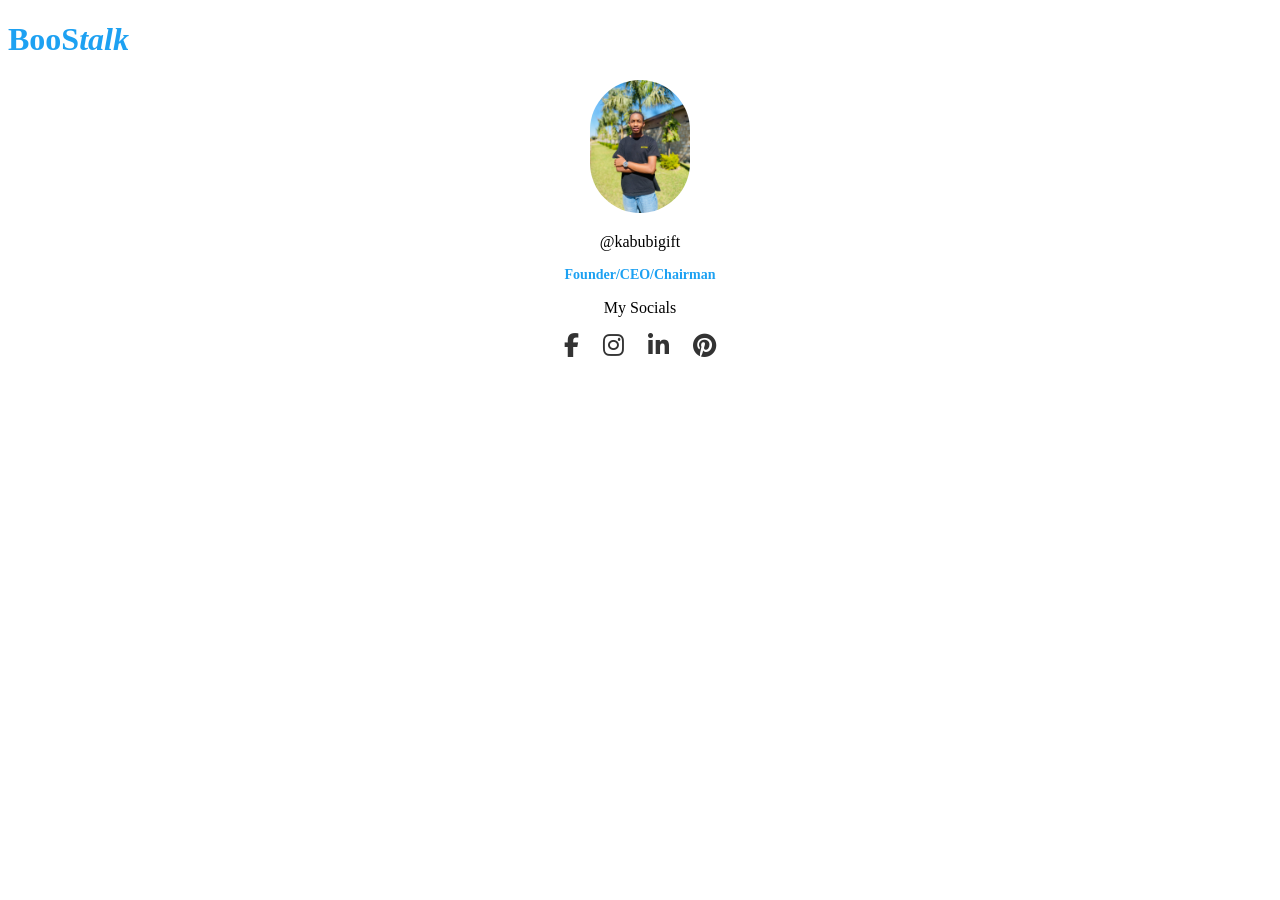
==== commit aacb6bc6: "Add Open Graph meta tags to index.html Added Open Graph meta tags for better sharing." ====
--- a/index.html
+++ b/index.html
@@ -3,6 +3,14 @@
   <head>
     <meta charset="UTF-8" />
     <meta name="viewport" content="width=device-width, initial-scale=1.0" />
+
+<meta property="og:title" content="BooStalk" />
+  <meta property="og:description" content="A privacy-first social platform that lets you share differently with different circles—without app hopping or identity fragmentation." />
+  <meta property="og:image" content="image.jpg" />
+  <meta property="og:url" content="https://gift-kabubi.github.io/Learning/" />
+  <meta property="og:type" content="website" />
+
+    
     <title>Document</title>
     <link
       rel="stylesheet"
@@ -39,3 +47,4 @@
     </div>
   </body>
 </html>
+
--- a/app.css
+++ b/app.css
@@ -0,0 +1,39 @@
+.app-name{
+    color: #1DA1F2;
+}
+.talk:hover {
+    color: #1DA1F2;
+
+}
+.image-container {
+    text-align: center;
+}
+.image-container img {
+    width: 100px;
+    border-radius: 50px;
+    text-align: center;
+}
+.image-container p {
+    text-align: center;
+}
+.image-container h2{
+    font-size: 14px;
+    color: #1DA1F2;
+}
+
+.social-links a{
+    font-size: 24px;
+    text-decoration: none;
+    color: #333;
+    margin: 0 10px;
+    transition: color 0.3s, transform 0.3s;
+  
+}
+.social-links {
+    text-align: center;
+}
+
+.social-links a:hover{
+    color: #1DA1F2;
+    transform: scale(1.2);
+}
